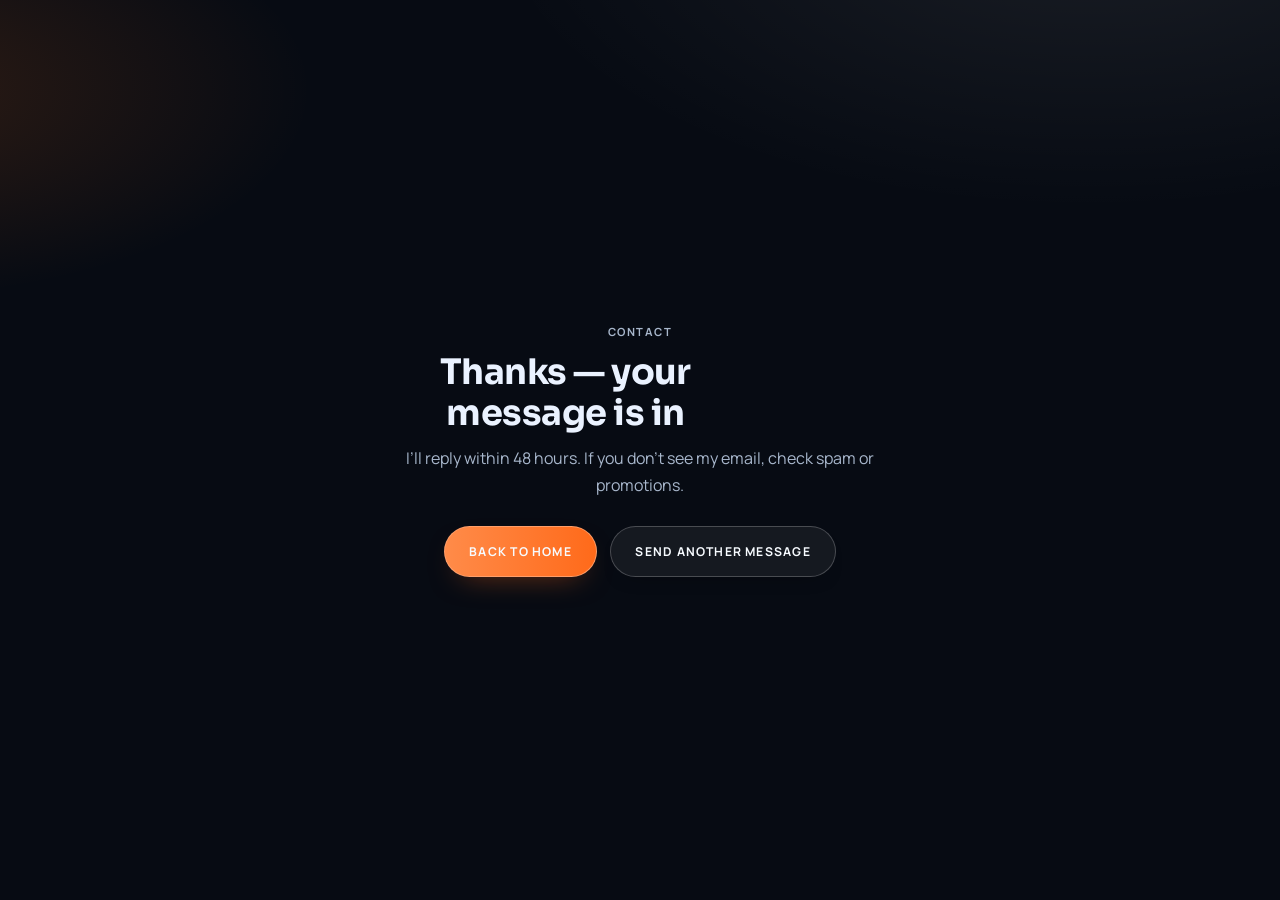
==== thank-you.html @ b146578e "Fix Netlify form redirect: thank-you page and publish root Made-with: Cursor" ====
<!DOCTYPE html>
<html lang="en">
<head>
  <meta charset="UTF-8" />
  <meta name="viewport" content="width=device-width, initial-scale=1.0" />
  <title>Message sent — Josh</title>
  <meta name="robots" content="noindex" />
  <link rel="preconnect" href="https://fonts.googleapis.com" />
  <link rel="preconnect" href="https://fonts.gstatic.com" crossorigin />
  <link href="https://fonts.googleapis.com/css2?family=Manrope:wght@400;500;600;700;800&family=Sora:wght@500;600;700&display=swap" rel="stylesheet" />
  <link rel="stylesheet" href="styles.css" />
</head>
<body>
  <main class="thank-you-page">
    <div class="wrap thank-you-page__inner">
      <p class="section-label">Contact</p>
      <h1 class="thank-you-page__title">Thanks — your message is in</h1>
      <p class="thank-you-page__lede">I’ll reply within 48 hours. If you don’t see my email, check spam or promotions.</p>
      <div class="thank-you-page__actions">
        <a class="btn" href="/">Back to home</a>
        <a class="btn btn--dark" href="/#contact">Send another message</a>
      </div>
    </div>
  </main>
</body>
</html>
---- styles.css ----
:root {
  --bg: #070b13;
  --surface: #0d1421;
  --surface-2: #101b2c;
  --line: rgba(255, 255, 255, 0.08);
  --text: #eaf2ff;
  --text-soft: #a8b7cc;
  --brand: #ff6a1a;
  --brand-hover: #f45a06;
  --neon: #7cc4ff;
  --max: 1100px;
  --section-y: clamp(4rem, 9vw, 7rem);
  --nav-h: 4.25rem;
  /* Frosted glass tokens (needs semi-transparent fills for backdrop-filter to read) */
  --glass-blur: blur(22px);
  --glass-blur-sm: blur(14px);
  --glass-sat: saturate(145%);
  --glass-fill: rgba(12, 19, 32, 0.5);
  --glass-fill-mid: rgba(11, 18, 30, 0.58);
  --glass-fill-deep: rgba(9, 15, 26, 0.72);
  --glass-edge: rgba(255, 255, 255, 0.11);
  --glass-inset: inset 0 1px 0 rgba(255, 255, 255, 0.08);
}

*,
*::before,
*::after {
  box-sizing: border-box;
}

html {
  scroll-behavior: smooth;
}

body {
  margin: 0;
  font-family: "Manrope", system-ui, sans-serif;
  font-size: 1rem;
  line-height: 1.65;
  color: var(--text-soft);
  background:
    radial-gradient(1000px 500px at 85% -10%, rgba(255, 255, 255, 0.08), transparent 60%),
    radial-gradient(800px 380px at -10% 10%, rgba(249, 115, 22, 0.16), transparent 55%),
    var(--bg);
  -webkit-font-smoothing: antialiased;
}

/* Subtle floating particles (dust-in-sunlight); disabled when reduced motion */
.particle-field {
  position: fixed;
  inset: 0;
  z-index: 0;
  pointer-events: none;
  overflow: hidden;
}

.particle {
  position: absolute;
  left: var(--x);
  top: var(--y);
  width: var(--s, 4px);
  height: var(--s, 4px);
  margin: calc(var(--s, 4px) * -0.5) 0 0 calc(var(--s, 4px) * -0.5);
  border-radius: 50%;
  opacity: 0.16;
  background: rgba(230, 238, 252, 0.85);
  box-shadow: 0 0 10px rgba(255, 255, 255, 0.06);
  animation: particle-wander-1 var(--dur, 30s) ease-in-out infinite;
  animation-delay: var(--delay, 0s);
}

.particle:nth-child(4n + 2) {
  animation-name: particle-wander-2;
}

.particle:nth-child(4n + 3) {
  animation-name: particle-wander-3;
}

.particle:nth-child(4n) {
  animation-name: particle-wander-4;
}

.particle:nth-child(7n) {
  opacity: 0.14;
  background: rgba(255, 155, 110, 0.45);
  box-shadow: 0 0 14px rgba(255, 106, 26, 0.07);
}

@keyframes particle-wander-1 {
  0%, 100% { transform: translate3d(0, 0, 0); }
  20% { transform: translate3d(18px, -22px, 0); }
  45% { transform: translate3d(-14px, -32px, 0); }
  70% { transform: translate3d(-24px, 12px, 0); }
  88% { transform: translate3d(8px, 18px, 0); }
}

@keyframes particle-wander-2 {
  0%, 100% { transform: translate3d(0, 0, 0); }
  25% { transform: translate3d(-20px, 14px, 0); }
  50% { transform: translate3d(12px, 28px, 0); }
  75% { transform: translate3d(26px, -10px, 0); }
}

@keyframes particle-wander-3 {
  0%, 100% { transform: translate3d(0, 0, 0); }
  15% { transform: translate3d(10px, 24px, 0); }
  40% { transform: translate3d(24px, -16px, 0); }
  65% { transform: translate3d(-18px, -8px, 0); }
  85% { transform: translate3d(-8px, 20px, 0); }
}

@keyframes particle-wander-4 {
  0%, 100% { transform: translate3d(0, 0, 0); }
  30% { transform: translate3d(-16px, -20px, 0); }
  55% { transform: translate3d(20px, 8px, 0); }
  80% { transform: translate3d(6px, -26px, 0); }
}

main {
  position: relative;
  z-index: 1;
}

.site-footer {
  position: relative;
  z-index: 1;
}

@media (prefers-reduced-motion: reduce) {
  .particle-field {
    display: none;
  }
}

h1, h2, h3 {
  font-family: "Sora", "Manrope", sans-serif;
  color: var(--text);
  margin: 0 0 0.55em;
  letter-spacing: -0.015em;
  line-height: 1.15;
}

h1 { font-size: clamp(2rem, 5.8vw, 4.1rem); font-weight: 700; max-width: 13.2ch; }

h2 { font-size: clamp(1.35rem, 3vw, 2.1rem); font-weight: 600; }

h3 { font-size: 1rem; font-weight: 600; }

p { margin: 0 0 1em; color: var(--text-soft); }

p:last-child {
  margin-bottom: 0;
}

a { color: var(--brand); text-decoration: none; }

a:hover { color: var(--brand-hover); }

.visually-hidden {
  position: absolute;
  width: 1px;
  height: 1px;
  padding: 0;
  margin: -1px;
  overflow: hidden;
  clip: rect(0, 0, 0, 0);
  white-space: nowrap;
  border: 0;
}

.wrap { width: 100%; max-width: var(--max); margin-inline: auto; padding-inline: clamp(1.2rem, 4vw, 2.2rem); }

.site-header {
  position: sticky;
  top: 0;
  z-index: 200;
  min-height: var(--nav-h);
  display: flex;
  align-items: center;
  background: rgba(8, 12, 20, 0.68);
  backdrop-filter: var(--glass-blur) var(--glass-sat);
  -webkit-backdrop-filter: var(--glass-blur) var(--glass-sat);
  border-bottom: 1px solid rgba(255, 255, 255, 0.08);
  box-shadow: var(--glass-inset);
}

.nav-inner { display: grid; grid-template-columns: 1fr auto 1fr; align-items: center; gap: 1rem; width: 100%; max-width: var(--max); margin-inline: auto; padding-inline: clamp(1.2rem, 4vw, 2.2rem); min-height: var(--nav-h); }

.nav-toggle {
  display: none;
  align-items: center;
  justify-content: center;
  flex-direction: column;
  width: 2.35rem;
  height: 2.1rem;
  padding: 0;
  border: 1px solid rgba(255, 255, 255, 0.18);
  border-radius: 8px;
  background: rgba(255, 255, 255, 0.04);
  cursor: pointer;
}

.nav-toggle span {
  display: block;
  width: 16px;
  height: 2px;
  background: #e7eef8;
  border-radius: 1px;
  transition: transform 180ms ease, opacity 180ms ease;
}

.nav-toggle span + span {
  margin-top: 4px;
}

.logo {
  justify-self: start;
  font-family: "Sora", sans-serif;
  font-weight: 700;
  font-size: 1rem;
  color: var(--text);
  letter-spacing: 0.02em;
  text-transform: none;
  padding: 0;
  border: none;
  background: transparent;
  box-shadow: none;
}

.logo:hover {
  color: #ffffff;
  text-decoration: none;
  opacity: 0.9;
}

.nav-links { grid-column: 2; justify-self: center; display: flex; align-items: center; gap: clamp(1rem, 3vw, 2rem); }

.nav-links a {
  font-size: 0.72rem;
  letter-spacing: 0.01em;
  text-transform: uppercase;
  font-weight: 600;
  color: #d8e4f5;
  padding: 0.1rem 0;
  border: none;
  background: transparent;
  backdrop-filter: none;
  -webkit-backdrop-filter: none;
  box-shadow: none;
}

.nav-links a:hover {
  color: #ffffff;
}

.nav-resume {
  grid-column: 3;
  justify-self: end;
  display: inline-flex;
  align-items: center;
  justify-content: center;
  padding: 0.56rem 0.95rem;
  font-size: 0.68rem;
  font-weight: 700;
  letter-spacing: 0.1em;
  text-transform: uppercase;
  color: #fce9d8;
  border-radius: 999px;
  border: 1px solid rgba(255, 146, 84, 0.65);
  white-space: nowrap;
  background: rgba(255, 106, 26, 0.14);
  box-shadow: none;
}

.nav-resume:hover {
  color: #fff4eb;
  text-decoration: none;
  border-color: rgba(255, 169, 120, 0.95);
  background: rgba(255, 106, 26, 0.22);
  transform: translateY(-1px);
}

.nav-resume:focus-visible { outline: 2px solid var(--brand); outline-offset: 3px; }

@media (max-width: 768px) {
  .site-header {
    min-height: auto;
  }

  .nav-inner {
    position: relative;
    grid-template-columns: 1fr auto auto;
    grid-template-rows: auto;
    gap: 0.55rem 0.9rem;
    padding-block: 0.5rem;
  }

  .logo {
    font-size: 0.95rem;
  }

  .nav-toggle {
    display: inline-flex;
  }

  .nav-links {
    grid-column: 1 / -1;
    position: absolute;
    left: 0;
    right: 0;
    top: calc(100% + 0.5rem);
    display: none;
    flex-direction: column;
    align-items: flex-start;
    gap: 0.7rem;
    padding: 0.85rem 1rem;
    border: 1px solid rgba(255, 255, 255, 0.12);
    border-radius: 10px;
    background: rgba(11, 18, 30, 0.98);
    box-shadow: 0 14px 24px -18px rgba(0, 0, 0, 0.6);
    z-index: 20;
  }

  .nav-links a {
    font-size: 0.74rem;
    letter-spacing: 0.02em;
    padding: 0;
  }

  .nav-resume {
    display: none;
    font-size: 0.56rem;
    padding: 0.45rem 0.62rem;
    letter-spacing: 0.08em;
  }

  .site-header.is-open .nav-links {
    display: flex;
  }

  .site-header.is-open .nav-resume {
    display: inline-flex;
    justify-self: end;
  }

  .site-header.is-open .nav-toggle span:nth-child(1) {
    transform: translateY(5px) rotate(45deg);
  }

  .site-header.is-open .nav-toggle span:nth-child(2) {
    opacity: 0;
  }

  .site-header.is-open .nav-toggle span:nth-child(3) {
    transform: translateY(-5px) rotate(-45deg);
  }
}

#home, #about, #services, #portfolio, #contact, .form-section { scroll-margin-top: calc(var(--nav-h) + 0.8rem); }

.btn {
  display: inline-flex;
  align-items: center;
  justify-content: center;
  padding: 0.92rem 1.5rem;
  font-size: 0.76rem;
  text-transform: uppercase;
  letter-spacing: 0.1em;
  font-weight: 700;
  color: #f7fbff;
  background: linear-gradient(90deg, #ff8b49, #ff6a1a);
  border: 1px solid rgba(255, 162, 111, 0.9);
  border-radius: 999px;
  cursor: pointer;
  box-shadow: 0 12px 30px -16px rgba(255, 106, 26, 0.55);
  transition:
    transform 220ms cubic-bezier(0.22, 1, 0.36, 1),
    background 220ms ease,
    border-color 220ms ease,
    box-shadow 220ms ease;
}

.btn:hover {
  background: linear-gradient(90deg, #ff9a61, #ff7a35);
  border-color: rgba(255, 177, 133, 1);
  box-shadow: 0 14px 34px -16px rgba(255, 106, 26, 0.62);
  transform: translateY(-1px) scale(1.01);
}

.btn:focus-visible { outline: 2px solid var(--neon); outline-offset: 3px; }

.btn--dark {
  background: rgba(255, 255, 255, 0.06);
  border-color: rgba(255, 255, 255, 0.22);
  box-shadow: 0 10px 20px -16px rgba(0, 0, 0, 0.6);
}

.btn--dark:hover {
  background: rgba(255, 255, 255, 0.12);
}

.btn--outline-light {
  background: rgba(255, 255, 255, 0.04);
  color: #eef7ff;
  border: 1px solid rgba(255, 255, 255, 0.3);
  box-shadow: none;
}

.btn--outline-light:hover {
  background: rgba(255, 255, 255, 0.12);
  color: #ffffff;
  border-color: rgba(255, 255, 255, 0.48);
}

.hero {
  position: relative;
  z-index: 1;
  min-height: calc(100svh - var(--nav-h));
  display: flex;
  align-items: center;
  padding-block: clamp(2.5rem, 6vw, 4rem);
  padding-top: clamp(2rem, 4vw, 3rem);
  border-bottom: 1px solid var(--line);
  overflow: clip;
}

.hero__grid {
  display: grid;
  grid-template-columns: 1.1fr 0.9fr;
  gap: 2rem;
  align-items: center;
  width: 100%;
}

.hero__inner {
  transform: translateY(-10px);
  max-width: 36rem;
}

@media (max-width: 768px) {
  .hero__grid { grid-template-columns: 1fr; }
}

.hero__eyebrow { font-size: 0.68rem; text-transform: uppercase; letter-spacing: 0.15em; color: var(--text-soft); margin: 0 0 1rem; }

.hero__eyebrow span { color: var(--neon); }

.hero__title {
  font-size: clamp(1.65rem, 3.6vw, 2.75rem);
  max-width: 16ch;
  line-height: 1.14;
  letter-spacing: -0.01em;
  margin-bottom: 0.44em;
}

.hero__highlight {
  color: var(--brand);
  font-style: italic;
}

.hero__lede {
  max-width: 54ch;
  font-size: 0.88rem;
  line-height: 1.6;
  color: #c4d5eb;
  margin-bottom: 1rem;
}

.hero__angles {
  display: block;
  min-height: 1.35em;
  margin: 0 0 0.85rem;
  font-size: clamp(0.95rem, 2vw, 1.05rem);
}

.hero__type { color: var(--text); font-weight: 600; }

.hero__cursor { display: inline-block; width: 2px; height: 1.05em; margin-left: 2px; background: var(--brand); animation: hero-cursor 1.1s step-end infinite; }

@keyframes hero-cursor {
  50% {
    opacity: 0;
  }
}

@media (prefers-reduced-motion: reduce) {
  .hero__cursor {
    animation: none;
    opacity: 0.65;
  }
}

.hero__actions { display: flex; flex-wrap: wrap; gap: 0.8rem; }

.hero__link { font-size: 0.82rem; font-weight: 600; color: #d5e6fb; border-bottom: 1px solid rgba(255, 255, 255, 0.35); align-self: center; }
.hero__link:hover { color: #ffffff; border-color: rgba(255, 255, 255, 0.6); }

.btn--hero {
  padding: 0.62rem 1rem;
  font-size: 0.68rem;
  letter-spacing: 0.06em;
  text-transform: none;
  border-radius: 8px;
  color: #ffd8bf;
  background: transparent;
  border: 1px solid rgba(255, 138, 73, 0.6);
  box-shadow: none;
}

.btn--hero:hover {
  color: #fff2e8;
  background: rgba(255, 106, 26, 0.18);
  border-color: rgba(255, 154, 97, 0.95);
}

.hero__card {
  position: relative;
  border: none;
  background: transparent;
  border-radius: 50%;
  padding: clamp(0.35rem, 1vw, 0.55rem);
  box-shadow: none;
  max-width: 260px;
  justify-self: end;
}

@media (max-width: 768px) {
  .hero {
    min-height: auto;
    padding-top: 5rem;
    padding-bottom: 3.75rem;
  }

  .hero__grid {
    justify-items: center;
    gap: 1.7rem;
  }

  .hero__inner {
    transform: none;
    max-width: 36rem;
    width: 100%;
    text-align: center;
  }

  .hero__title {
    font-size: clamp(1.8rem, 7.2vw, 2.4rem);
    max-width: 16ch;
    margin-inline: auto;
    text-wrap: balance;
  }

  .hero__angles {
    margin-inline: auto;
    max-width: 28ch;
  }

  .hero__lede {
    max-width: 38ch;
    font-size: 0.92rem;
    margin-inline: auto;
    margin-bottom: 0.95rem;
  }

  .hero__actions {
    width: min(100%, 320px);
    margin: 0 auto 0.25rem;
    flex-direction: column;
    gap: 0.9rem;
    align-items: stretch;
  }

  .hero__actions .btn,
  .hero__actions .hero__link {
    width: 100%;
    justify-content: center;
  }

  .hero__card {
    justify-self: center;
    max-width: 220px;
    margin-top: 0.85rem;
  }

  .hero__ring {
    width: 114%;
  }

  .hero__link {
    font-size: 0.74rem;
    text-transform: uppercase;
    letter-spacing: 0.08em;
    color: #f6d7bf;
    border: 1px solid rgba(255, 151, 94, 0.55);
    border-radius: 999px;
    padding: 0.72rem 1rem;
    background: rgba(255, 106, 26, 0.08);
  }

  .hero__link:hover {
    color: #fff2e8;
    border-color: rgba(255, 165, 116, 0.9);
    background: rgba(255, 106, 26, 0.16);
  }
}

.hero__portrait {
  position: relative;
  z-index: 2;
  width: 100%;
  aspect-ratio: 1 / 1;
  object-fit: cover;
  border-radius: 50%;
  border: 1px solid rgba(255, 255, 255, 0.24);
  box-shadow:
    0 0 0 8px rgba(255, 255, 255, 0.05),
    0 20px 44px -30px rgba(0, 0, 0, 0.68);
  background: #0f1727;
}

.hero__ring {
  position: absolute;
  z-index: 1;
  width: 118%;
  aspect-ratio: 1 / 1;
  left: 50%;
  top: 50%;
  transform: translate(-50%, -50%);
  border-radius: 50%;
  border: 1px solid rgba(255, 166, 115, 0.55);
  box-shadow:
    0 0 0 8px rgba(255, 106, 26, 0.06),
    0 0 20px rgba(255, 106, 26, 0.18);
  animation: hero-ring-spin 18s linear infinite;
}

.hero__ring::before,
.hero__ring::after {
  content: "";
  position: absolute;
  border-radius: 50%;
  border: 2px solid transparent;
}

.hero__ring::before {
  inset: 6%;
  border-top-color: rgba(255, 160, 110, 0.7);
  border-right-color: rgba(255, 160, 110, 0.55);
}

.hero__ring::after {
  inset: 14%;
  border-bottom-color: rgba(255, 122, 43, 0.62);
  border-left-color: rgba(255, 122, 43, 0.45);
}

@keyframes hero-ring-spin {
  from {
    transform: translate(-50%, -50%) rotate(0deg);
  }
  to {
    transform: translate(-50%, -50%) rotate(360deg);
  }
}

@media (prefers-reduced-motion: reduce) {
  .hero__ring {
    animation: none;
  }
}

section { padding-block: var(--section-y); }

.section-label { display: block; font-size: 0.7rem; font-weight: 700; letter-spacing: 0.14em; text-transform: uppercase; color: var(--text-soft); margin-bottom: 0.7rem; }

.section__intro { max-width: 36rem; margin-bottom: 2.6rem; }

.section__intro h2 {
  margin-bottom: 0.65rem;
}

.section__intro p { margin: 0; font-size: 1rem; color: var(--text-soft); }

.section--stripe {
  background: linear-gradient(180deg, rgba(10, 18, 31, 0.38), rgba(13, 22, 36, 0.48));
  border-block: 1px solid rgba(255, 255, 255, 0.06);
  backdrop-filter: var(--glass-blur) var(--glass-sat);
  -webkit-backdrop-filter: var(--glass-blur) var(--glass-sat);
  box-shadow: var(--glass-inset);
}

.about-grid { display: grid; gap: 2rem; grid-template-columns: 1fr 1fr; align-items: center; }

@media (max-width: 920px) { .about-grid { grid-template-columns: 1fr; } }

.about__photo {
  aspect-ratio: 4 / 3;
  background: linear-gradient(135deg, rgba(255, 255, 255, 0.08), rgba(255, 106, 26, 0.12));
  border: 1px solid var(--glass-edge);
  border-radius: 12px;
  display: flex;
  align-items: flex-end;
  padding: 1rem;
  color: #b9cbe0;
  text-transform: uppercase;
  font-size: 0.7rem;
  letter-spacing: 0.1em;
  backdrop-filter: var(--glass-blur-sm) var(--glass-sat);
  -webkit-backdrop-filter: var(--glass-blur-sm) var(--glass-sat);
  box-shadow: var(--glass-inset), 0 12px 40px -24px rgba(0, 0, 0, 0.45);
}

.about__body .section-label {
  margin-bottom: 0.5rem;
}

.about__body h2 {
  margin-bottom: 1rem;
}

.about__body p {
  margin-bottom: 1.1em;
  max-width: 38rem;
}

.about__body .btn { margin-top: 0.5rem; }

.about-points {
  display: grid;
  gap: 1rem;
  margin-top: 1.35rem;
}

@media (min-width: 840px) {
  .about-points {
    grid-template-columns: repeat(3, 1fr);
  }
}

.about-point {
  padding: 1rem 1.1rem;
  border: 1px solid var(--glass-edge);
  border-radius: 10px;
  background: linear-gradient(180deg, rgba(15, 25, 43, 0.42), rgba(10, 18, 31, 0.52));
  backdrop-filter: var(--glass-blur-sm) var(--glass-sat);
  -webkit-backdrop-filter: var(--glass-blur-sm) var(--glass-sat);
  box-shadow: var(--glass-inset);
}

.about-point h3 {
  font-size: 0.96rem;
  margin-bottom: 0.5rem;
}

.about-point p {
  margin: 0;
  font-size: 0.92rem;
}

.cards { display: grid; gap: 1rem; }

@media (min-width: 840px) { .cards { grid-template-columns: repeat(3, 1fr); } }

.card {
  padding: 1.35rem;
  border: 1px solid var(--glass-edge);
  border-radius: 10px;
  background: linear-gradient(180deg, rgba(15, 25, 43, 0.45), rgba(10, 18, 31, 0.55));
  backdrop-filter: var(--glass-blur-sm) var(--glass-sat);
  -webkit-backdrop-filter: var(--glass-blur-sm) var(--glass-sat);
  box-shadow: var(--glass-inset);
}

.card h3 { margin-bottom: 0.65rem; position: relative; padding-top: 0.5rem; }

.card h3::before { content: ""; position: absolute; top: 0; left: 0; width: 2.2rem; height: 2px; background: var(--brand); }

.card p { margin: 0; }

.proof {
  border-block: 1px solid rgba(255, 255, 255, 0.06);
  background: rgba(8, 14, 24, 0.25);
  backdrop-filter: var(--glass-blur-sm) var(--glass-sat);
  -webkit-backdrop-filter: var(--glass-blur-sm) var(--glass-sat);
}

.proof-split {
  display: grid;
  gap: 1.5rem;
  align-items: start;
}

@media (min-width: 700px) {
  .proof-split {
    grid-template-columns: 1fr 1.2fr;
    gap: 3rem;
    align-items: end;
  }
}

.proof__stat { font-size: clamp(1.7rem, 4vw, 2.4rem); font-family: "Sora", sans-serif; color: var(--text); margin: 0; }

.proof__stat span { color: var(--brand); }

.proof__line { margin: 0; max-width: 35rem; }

.tools-cloud {
  position: relative;
  height: clamp(14rem, 36vw, 20rem);
  max-width: 56rem;
  margin-inline: auto;
}

.tool-bubble {
  position: absolute;
  display: flex;
  align-items: center;
  justify-content: center;
  width: 3.1rem;
  aspect-ratio: 1 / 1;
  border-radius: 50%;
  border: 1px solid rgba(255, 255, 255, 0.22);
  background:
    linear-gradient(160deg, rgba(255, 255, 255, 0.22), rgba(255, 255, 255, 0.05)),
    rgba(120, 150, 190, 0.08);
  backdrop-filter: blur(16px) saturate(160%);
  -webkit-backdrop-filter: blur(16px) saturate(160%);
  box-shadow:
    0 10px 28px -18px rgba(0, 10, 30, 0.65),
    var(--glass-inset);
  transition: transform 220ms cubic-bezier(0.22, 1, 0.36, 1);
  will-change: transform;
}

.tool-bubble:nth-child(1) { left: 4%; top: 20%; }
.tool-bubble:nth-child(2) { left: 16%; top: 56%; }
.tool-bubble:nth-child(3) { left: 28%; top: 30%; }
.tool-bubble:nth-child(4) { left: 40%; top: 64%; }
.tool-bubble:nth-child(5) { left: 52%; top: 18%; }
.tool-bubble:nth-child(6) { left: 62%; top: 52%; }
.tool-bubble:nth-child(7) { left: 72%; top: 28%; }
.tool-bubble:nth-child(8) { left: 82%; top: 62%; }
.tool-bubble:nth-child(9) { left: 86%; top: 18%; }
.tool-bubble:nth-child(10) { left: 10%; top: 74%; }
.tool-bubble:nth-child(11) { left: 50%; top: 42%; }

.tool-bubble img {
  width: 20px;
  height: 20px;
  flex-shrink: 0;
  opacity: 0.95;
}

.tool-bubble:hover {
  border-color: rgba(255, 255, 255, 0.38);
  background:
    linear-gradient(180deg, rgba(255, 255, 255, 0.28), rgba(255, 255, 255, 0.08)),
    rgba(140, 168, 204, 0.14);
}

@media (max-width: 760px) {
  .tools-cloud {
    height: 19rem;
  }

  .tool-bubble {
    width: 2.8rem;
  }

  .tool-bubble:nth-child(1) { left: 6%; top: 8%; }
  .tool-bubble:nth-child(2) { left: 30%; top: 20%; }
  .tool-bubble:nth-child(3) { left: 56%; top: 8%; }
  .tool-bubble:nth-child(4) { left: 80%; top: 20%; }
  .tool-bubble:nth-child(5) { left: 14%; top: 42%; }
  .tool-bubble:nth-child(6) { left: 44%; top: 46%; }
  .tool-bubble:nth-child(7) { left: 72%; top: 40%; }
  .tool-bubble:nth-child(8) { left: 8%; top: 70%; }
  .tool-bubble:nth-child(9) { left: 36%; top: 78%; }
  .tool-bubble:nth-child(10) { left: 68%; top: 72%; }
  .tool-bubble:nth-child(11) { left: 52%; top: 56%; }
}

.portfolio-grid { display: grid; gap: 1rem; }

@media (min-width: 700px) { .portfolio-grid { grid-template-columns: repeat(2, 1fr); } }
@media (min-width: 980px) { .portfolio-grid { grid-template-columns: repeat(3, 1fr); } }

.portfolio-item {
  border: 1px solid var(--glass-edge);
  border-radius: 10px;
  overflow: hidden;
  background: rgba(11, 18, 32, 0.5);
  backdrop-filter: var(--glass-blur-sm) var(--glass-sat);
  -webkit-backdrop-filter: var(--glass-blur-sm) var(--glass-sat);
  box-shadow: var(--glass-inset);
}

.portfolio-item:hover { border-color: rgba(255, 140, 70, 0.55); }

@media (min-width: 980px) { .portfolio-item:first-child { grid-column: span 2; } .portfolio-item:first-child .portfolio-item__visual { aspect-ratio: 21 / 9; } }

.portfolio-item__visual {
  aspect-ratio: 16 / 10;
  background: linear-gradient(135deg, rgba(255, 255, 255, 0.12), rgba(173, 189, 214, 0.1));
  display: flex;
  align-items: center;
  justify-content: center;
  color: #fff0e4;
  font-size: 0.7rem;
  letter-spacing: 0.12em;
  text-transform: uppercase;
  backdrop-filter: blur(8px) saturate(120%);
  -webkit-backdrop-filter: blur(8px) saturate(120%);
}

.portfolio-item__body {
  padding: 1.35rem 1.5rem 1.5rem;
}

.portfolio-item__body h3 { margin-bottom: 0.45rem; color: var(--text); }

.portfolio-item__body p { font-size: 0.92rem; margin: 0; }

.testimonial-grid {
  display: grid;
  gap: 1rem;
}

@media (min-width: 840px) {
  .testimonial-grid {
    grid-template-columns: repeat(3, 1fr);
  }
}

.testimonial {
  margin: 0;
  padding: 1.15rem 1.2rem;
  border: 1px solid var(--glass-edge);
  border-radius: 10px;
  background: linear-gradient(180deg, rgba(13, 22, 37, 0.48), rgba(9, 16, 28, 0.55));
  backdrop-filter: var(--glass-blur-sm) var(--glass-sat);
  -webkit-backdrop-filter: var(--glass-blur-sm) var(--glass-sat);
  box-shadow: var(--glass-inset);
}

.testimonial p {
  margin: 0 0 0.9rem;
  color: #d7e6f8;
  font-size: 0.95rem;
}

.testimonial cite {
  font-style: normal;
  color: var(--text-soft);
  font-size: 0.83rem;
}

.form-section .section__intro {
  margin-inline: auto;
  text-align: center;
}

.form-section .section__intro h2 {
  text-align: center;
}

.form-card {
  max-width: 38rem;
  margin-inline: auto;
  background: linear-gradient(180deg, rgba(14, 24, 40, 0.52), rgba(10, 17, 30, 0.62));
  border: 1px solid var(--glass-edge);
  border-radius: 12px;
  padding: 1.3rem 1.3rem 1.5rem;
  backdrop-filter: var(--glass-blur) var(--glass-sat);
  -webkit-backdrop-filter: var(--glass-blur) var(--glass-sat);
  box-shadow: var(--glass-inset), 0 24px 48px -28px rgba(0, 0, 0, 0.5);
}

.field {
  margin-bottom: 1.5rem;
}

.field:last-of-type {
  margin-bottom: 1.75rem;
}

label { display: block; font-size: 0.68rem; font-weight: 700; letter-spacing: 0.1em; text-transform: uppercase; color: #cae0f8; margin-bottom: 0.45rem; }

input[type="text"], textarea {
  width: 100%;
  padding: 0.82rem 0.85rem;
  font-family: inherit;
  font-size: 1rem;
  border: 1px solid rgba(255, 255, 255, 0.1);
  border-radius: 8px;
  background: rgba(9, 17, 30, 0.4);
  backdrop-filter: blur(12px) saturate(130%);
  -webkit-backdrop-filter: blur(12px) saturate(130%);
  color: var(--text);
  box-shadow: inset 0 1px 0 rgba(255, 255, 255, 0.04);
  transition: border-color 0.2s ease, box-shadow 0.2s ease;
}

input::placeholder, textarea::placeholder { color: #7990aa; }

input:focus, textarea:focus { outline: none; border-color: var(--brand); box-shadow: 0 0 0 3px rgba(255, 106, 26, 0.22); }

textarea { min-height: 5.5rem; resize: vertical; }

.field--needs textarea {
  min-height: 6.5rem;
}

.honeypot {
  position: absolute;
  left: -9999px;
  width: 1px;
  height: 1px;
  overflow: hidden;
}

.form-note { font-size: 0.8rem; color: var(--text-soft); margin-top: 1rem; text-align: center; }

.form-section .section__intro p {
  max-width: 38rem;
  margin-inline: auto;
}

.form-section .btn { width: 100%; }

.final-cta { padding-block: 0; margin-top: 1.5rem; }
.final-cta__band {
  background: rgba(11, 18, 32, 0.55);
  border-top: 1px solid rgba(255, 255, 255, 0.08);
  padding-block: clamp(3rem, 7vw, 4.5rem);
  backdrop-filter: var(--glass-blur) var(--glass-sat);
  -webkit-backdrop-filter: var(--glass-blur) var(--glass-sat);
  box-shadow: var(--glass-inset);
}

.final-cta__band .wrap { display: flex; flex-direction: column; align-items: flex-start; gap: 1.1rem; max-width: 42rem; }

.final-cta__band h2 { color: var(--text); margin: 0; font-size: clamp(1.8rem, 4vw, 2.7rem); }

.final-cta__band p { margin: 0; color: var(--text-soft); max-width: 35rem; }

.final-cta__actions {
  display: flex;
  flex-wrap: wrap;
  gap: 1rem;
  margin-top: 0.5rem;
}

.site-footer { padding: 1.6rem; text-align: center; font-size: 0.75rem; letter-spacing: 0.08em; text-transform: uppercase; color: #7990aa; background: #070d18; border-top: 1px solid var(--line); }

/* Netlify form success page */
.thank-you-page {
  min-height: 100svh;
  display: flex;
  align-items: center;
  padding-block: clamp(3rem, 10vw, 5rem);
}

.thank-you-page__inner {
  max-width: 36rem;
  margin-inline: auto;
  text-align: center;
}

.thank-you-page__title {
  font-size: clamp(1.5rem, 4vw, 2.2rem);
  margin-bottom: 0.75rem;
}

.thank-you-page__lede {
  margin-bottom: 1.75rem;
  color: var(--text-soft);
}

.thank-you-page__actions {
  display: flex;
  flex-wrap: wrap;
  gap: 0.85rem;
  justify-content: center;
}

/* Scroll reveal animations */
.reveal {
  opacity: 0;
  transform: translate3d(0, 26px, 0) scale(0.985);
  filter: blur(4px);
  transition:
    opacity 700ms cubic-bezier(0.22, 1, 0.36, 1),
    transform 700ms cubic-bezier(0.22, 1, 0.36, 1),
    filter 700ms cubic-bezier(0.22, 1, 0.36, 1);
  will-change: transform, opacity, filter;
}

.reveal.is-visible {
  opacity: 1;
  transform: translate3d(0, 0, 0) scale(1);
  filter: blur(0);
}

.reveal[data-reveal-delay="1"] { transition-delay: 80ms; }
.reveal[data-reveal-delay="2"] { transition-delay: 160ms; }
.reveal[data-reveal-delay="3"] { transition-delay: 240ms; }
.reveal[data-reveal-delay="4"] { transition-delay: 320ms; }
.reveal[data-reveal-delay="5"] { transition-delay: 400ms; }

@media (prefers-reduced-motion: reduce) {
  .reveal,
  .reveal.is-visible {
    opacity: 1;
    transform: none;
    filter: none;
    transition: none;
  }

  .tool-bubble {
    animation: none;
  }
}

/* Solid fallbacks when OS requests reduced transparency */
@media (prefers-reduced-transparency: reduce) {
  .site-header {
    background: rgba(8, 12, 20, 0.96);
    backdrop-filter: none;
    -webkit-backdrop-filter: none;
  }

  .section--stripe {
    background: linear-gradient(180deg, rgba(10, 18, 31, 0.92), rgba(13, 20, 33, 0.94));
    backdrop-filter: none;
    -webkit-backdrop-filter: none;
  }

  .about__photo,
  .about-point,
  .card,
  .proof,
  .portfolio-item,
  .portfolio-item__visual,
  .testimonial,
  .form-card,
  .final-cta__band,
  .tool-bubble,
  input[type="text"],
  textarea {
    backdrop-filter: none;
    -webkit-backdrop-filter: none;
  }

  .about-point,
  .card,
  .testimonial,
  .form-card,
  .portfolio-item {
    background: linear-gradient(180deg, rgba(15, 25, 43, 0.95), rgba(10, 18, 31, 0.97));
  }

  .proof {
    background: rgba(8, 14, 24, 0.92);
  }

  .final-cta__band {
    background: #0b121f;
  }

  input[type="text"],
  textarea {
    background: rgba(9, 17, 30, 0.85);
  }
}
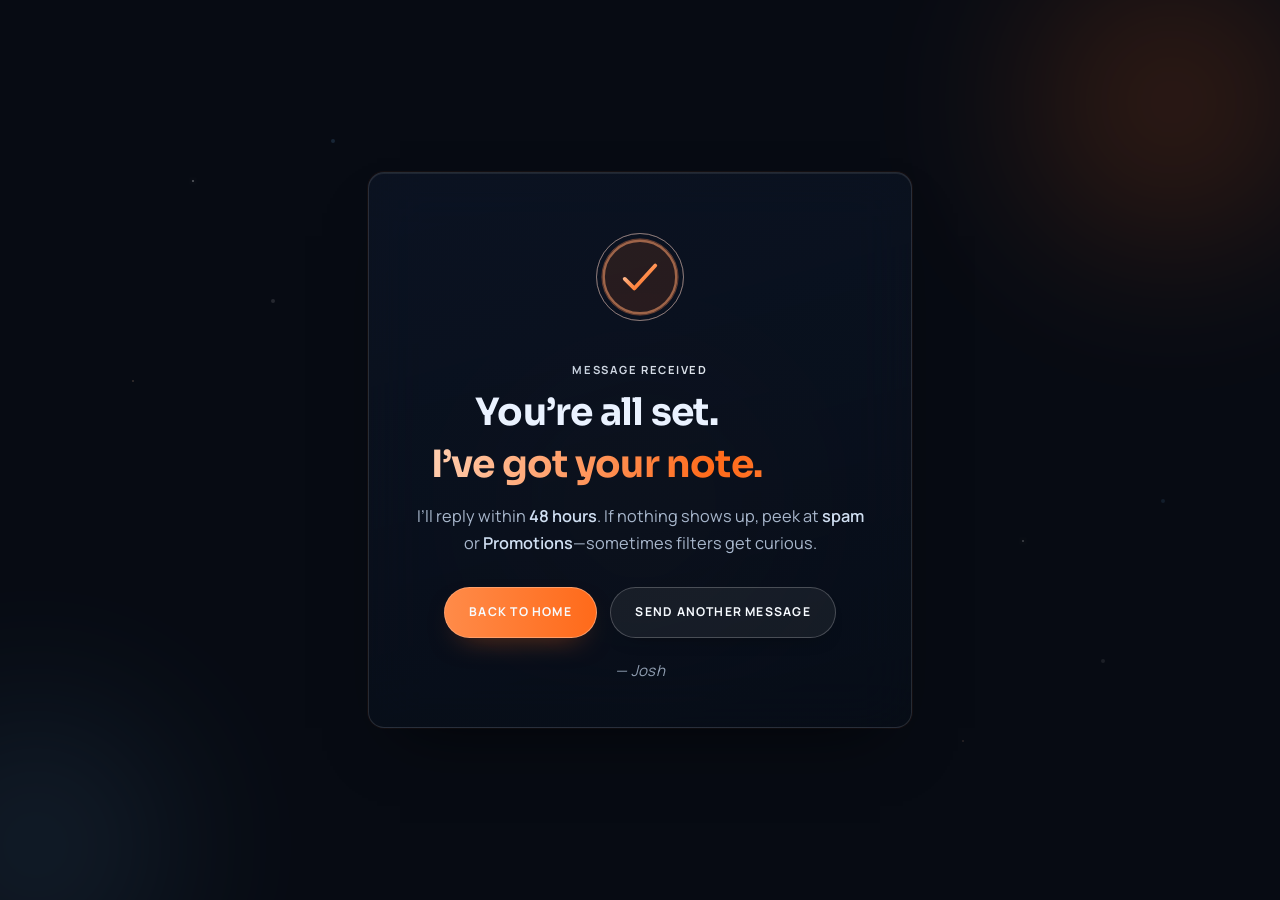
==== commit 406e224f: "thank you page fix Made-with: Cursor" ====
--- a/thank-you.html
+++ b/thank-you.html
@@ -10,17 +10,59 @@
   <link href="https://fonts.googleapis.com/css2?family=Manrope:wght@400;500;600;700;800&family=Sora:wght@500;600;700&display=swap" rel="stylesheet" />
   <link rel="stylesheet" href="styles.css" />
 </head>
-<body>
-  <main class="thank-you-page">
-    <div class="wrap thank-you-page__inner">
-      <p class="section-label">Contact</p>
-      <h1 class="thank-you-page__title">Thanks — your message is in</h1>
-      <p class="thank-you-page__lede">I’ll reply within 48 hours. If you don’t see my email, check spam or promotions.</p>
-      <div class="thank-you-page__actions">
-        <a class="btn" href="/">Back to home</a>
-        <a class="btn btn--dark" href="/#contact">Send another message</a>
+<body class="thank-you-body">
+  <div class="thank-you-page">
+    <div class="thank-you-page__bg" aria-hidden="true">
+      <span class="thank-you-orb thank-you-orb--1"></span>
+      <span class="thank-you-orb thank-you-orb--2"></span>
+      <span class="thank-you-orb thank-you-orb--3"></span>
+      <span class="thank-you-drift thank-you-drift--1"></span>
+      <span class="thank-you-drift thank-you-drift--2"></span>
+    </div>
+
+    <main class="thank-you-page__main">
+      <div class="thank-you-card">
+        <div class="thank-you-success thank-you-rise" style="--ty-delay: 0.1s">
+          <div class="thank-you-rings" aria-hidden="true">
+            <span class="thank-you-ring thank-you-ring--1"></span>
+            <span class="thank-you-ring thank-you-ring--2"></span>
+            <span class="thank-you-ring thank-you-ring--3"></span>
+          </div>
+          <div class="thank-you-icon-wrap">
+            <svg class="thank-you-check-svg" viewBox="0 0 88 88" fill="none" xmlns="http://www.w3.org/2000/svg" aria-hidden="true">
+              <defs>
+                <linearGradient id="thank-you-grad" x1="0%" y1="0%" x2="100%" y2="100%">
+                  <stop offset="0%" stop-color="#ffd8bf" />
+                  <stop offset="55%" stop-color="#ff8b49" />
+                  <stop offset="100%" stop-color="#ff6a1a" />
+                </linearGradient>
+              </defs>
+              <circle class="thank-you-check-bg" cx="44" cy="44" r="40" />
+              <circle class="thank-you-check-ring-svg" cx="44" cy="44" r="38" />
+              <path class="thank-you-check-path" d="M28 46 L38 56 L60 32" stroke="url(#thank-you-grad)" stroke-linecap="round" stroke-linejoin="round" />
+            </svg>
+          </div>
+        </div>
+
+        <p class="section-label thank-you-rise thank-you-shimmer-label" style="--ty-delay: 0.45s">Message received</p>
+
+        <h1 class="thank-you-page__title thank-you-rise" style="--ty-delay: 0.58s">
+          <span class="thank-you-title-line">You’re all set.</span>
+          <span class="thank-you-title-accent">I’ve got your note.</span>
+        </h1>
+
+        <p class="thank-you-page__lede thank-you-rise" style="--ty-delay: 0.72s">
+          I’ll reply within <strong>48 hours</strong>. If nothing shows up, peek at <strong>spam</strong> or <strong>Promotions</strong>—sometimes filters get curious.
+        </p>
+
+        <div class="thank-you-page__actions thank-you-rise" style="--ty-delay: 0.88s">
+          <a class="btn thank-you-btn-pulse" href="/">Back to home</a>
+          <a class="btn btn--dark" href="/#contact">Send another message</a>
+        </div>
+
+        <p class="thank-you-foot thank-you-rise" style="--ty-delay: 1.02s">— Josh</p>
       </div>
-    </div>
-  </main>
+    </main>
+  </div>
 </body>
 </html>
--- a/styles.css
+++ b/styles.css
@@ -1054,28 +1054,329 @@
 
 .site-footer { padding: 1.6rem; text-align: center; font-size: 0.75rem; letter-spacing: 0.08em; text-transform: uppercase; color: #7990aa; background: #070d18; border-top: 1px solid var(--line); }
 
-/* Netlify form success page */
+/* —— Thank you page (form success) —— */
+.thank-you-body {
+  margin: 0;
+  min-height: 100svh;
+  overflow-x: hidden;
+}
+
 .thank-you-page {
+  position: relative;
   min-height: 100svh;
   display: flex;
   align-items: center;
-  padding-block: clamp(3rem, 10vw, 5rem);
-}
-
-.thank-you-page__inner {
-  max-width: 36rem;
+  justify-content: center;
+  padding: clamp(2rem, 6vw, 4rem) clamp(1.2rem, 4vw, 2.2rem);
+  isolation: isolate;
+}
+
+.thank-you-page__bg {
+  position: fixed;
+  inset: 0;
+  z-index: 0;
+  pointer-events: none;
+  overflow: hidden;
+  background: var(--bg);
+}
+
+.thank-you-orb {
+  position: absolute;
+  border-radius: 50%;
+  filter: blur(80px);
+  opacity: 0.45;
+  animation: thank-you-float-orb 18s ease-in-out infinite;
+}
+
+.thank-you-orb--1 {
+  width: min(55vw, 420px);
+  height: min(55vw, 420px);
+  background: radial-gradient(circle, rgba(255, 106, 26, 0.55), transparent 70%);
+  top: -12%;
+  right: -8%;
+  animation-delay: 0s;
+}
+
+.thank-you-orb--2 {
+  width: min(48vw, 380px);
+  height: min(48vw, 380px);
+  background: radial-gradient(circle, rgba(124, 196, 255, 0.35), transparent 70%);
+  bottom: -15%;
+  left: -12%;
+  animation-delay: -6s;
+  animation-duration: 22s;
+}
+
+.thank-you-orb--3 {
+  width: min(40vw, 320px);
+  height: min(40vw, 320px);
+  background: radial-gradient(circle, rgba(255, 180, 120, 0.25), transparent 65%);
+  top: 38%;
+  left: 50%;
+  transform: translateX(-50%);
+  animation-delay: -11s;
+  animation-duration: 26s;
+  opacity: 0.35;
+}
+
+.thank-you-drift {
+  position: absolute;
+  width: 2px;
+  height: 2px;
+  border-radius: 50%;
+  background: rgba(255, 255, 255, 0.35);
+  box-shadow:
+    0 0 6px rgba(255, 255, 255, 0.4),
+    80px 120px 0 1px rgba(255, 255, 255, 0.12),
+    -60px 200px 0 0 rgba(255, 200, 160, 0.2),
+    140px -40px 0 1px rgba(124, 196, 255, 0.15);
+  animation: thank-you-drift-stars 20s linear infinite;
+}
+
+.thank-you-drift--1 {
+  top: 20%;
+  left: 15%;
+  animation-delay: 0s;
+}
+
+.thank-you-drift--2 {
+  top: 60%;
+  right: 20%;
+  animation-delay: -9s;
+  animation-duration: 28s;
+  opacity: 0.7;
+}
+
+@keyframes thank-you-float-orb {
+  0%, 100% { transform: translate(0, 0) scale(1); }
+  33% { transform: translate(4%, 6%) scale(1.06); }
+  66% { transform: translate(-5%, -4%) scale(0.94); }
+}
+
+@keyframes thank-you-drift-stars {
+  0% { transform: translate3d(0, 0, 0) rotate(0deg); opacity: 0.5; }
+  50% { opacity: 0.9; }
+  100% { transform: translate3d(-30px, -80px, 0) rotate(12deg); opacity: 0.5; }
+}
+
+.thank-you-page__main {
+  position: relative;
+  z-index: 1;
+  width: 100%;
+  max-width: 34rem;
+}
+
+.thank-you-card {
+  position: relative;
+  padding: clamp(2rem, 5vw, 2.75rem) clamp(1.5rem, 4vw, 2.25rem);
+  border-radius: 16px;
+  border: 1px solid rgba(255, 255, 255, 0.12);
+  background: linear-gradient(165deg, rgba(16, 26, 44, 0.55), rgba(8, 14, 24, 0.72));
+  backdrop-filter: blur(28px) saturate(150%);
+  -webkit-backdrop-filter: blur(28px) saturate(150%);
+  box-shadow:
+    var(--glass-inset),
+    0 32px 64px -32px rgba(0, 0, 0, 0.65),
+    0 0 0 1px rgba(255, 106, 26, 0.06);
+  text-align: center;
+  animation: thank-you-card-in 1s cubic-bezier(0.22, 1, 0.36, 1) 0.05s both;
+}
+
+@keyframes thank-you-card-in {
+  from {
+    opacity: 0;
+    transform: translate3d(0, 36px, 0) scale(0.96);
+    filter: blur(12px);
+  }
+  to {
+    opacity: 1;
+    transform: translate3d(0, 0, 0) scale(1);
+    filter: blur(0);
+  }
+}
+
+.thank-you-success {
+  position: relative;
+  width: 7.5rem;
+  height: 7.5rem;
+  margin: 0 auto 1.5rem;
+}
+
+.thank-you-rings {
+  position: absolute;
+  inset: 50% auto auto 50%;
+  width: 0;
+  height: 0;
+  transform: translate(-50%, -50%);
+}
+
+.thank-you-ring {
+  position: absolute;
+  top: 50%;
+  left: 50%;
+  transform: translate(-50%, -50%);
+  border-radius: 50%;
+  border: 1px solid rgba(255, 140, 80, 0.45);
+  animation: thank-you-ring-pulse 2.8s ease-out infinite;
+  pointer-events: none;
+}
+
+.thank-you-ring--1 {
+  width: 5.5rem;
+  height: 5.5rem;
+  animation-delay: 0s;
+}
+
+.thank-you-ring--2 {
+  width: 5.5rem;
+  height: 5.5rem;
+  animation-delay: 0.85s;
+  border-color: rgba(124, 196, 255, 0.25);
+}
+
+.thank-you-ring--3 {
+  width: 5.5rem;
+  height: 5.5rem;
+  animation-delay: 1.7s;
+  border-color: rgba(255, 255, 255, 0.12);
+}
+
+@keyframes thank-you-ring-pulse {
+  0% {
+    transform: translate(-50%, -50%) scale(0.65);
+    opacity: 0.85;
+  }
+  100% {
+    transform: translate(-50%, -50%) scale(2.1);
+    opacity: 0;
+  }
+}
+
+.thank-you-icon-wrap {
+  position: relative;
+  z-index: 2;
+  width: 100%;
+  height: 100%;
+  display: flex;
+  align-items: center;
+  justify-content: center;
+  animation: thank-you-icon-pop 0.75s cubic-bezier(0.34, 1.56, 0.64, 1) 0.2s both;
+}
+
+@keyframes thank-you-icon-pop {
+  from {
+    transform: scale(0.3) rotate(-12deg);
+    opacity: 0;
+  }
+  to {
+    transform: scale(1) rotate(0deg);
+    opacity: 1;
+  }
+}
+
+.thank-you-check-svg {
+  width: 5.25rem;
+  height: 5.25rem;
+  overflow: visible;
+}
+
+.thank-you-check-bg {
+  fill: rgba(255, 106, 26, 0.12);
+  stroke: rgba(255, 140, 90, 0.35);
+  stroke-width: 1;
+  animation: thank-you-glow-pulse 3s ease-in-out infinite;
+}
+
+@keyframes thank-you-glow-pulse {
+  0%, 100% { filter: drop-shadow(0 0 8px rgba(255, 106, 26, 0.35)); }
+  50% { filter: drop-shadow(0 0 20px rgba(255, 106, 26, 0.55)); }
+}
+
+.thank-you-check-ring-svg {
+  fill: none;
+  stroke: rgba(255, 160, 110, 0.55);
+  stroke-width: 2.5;
+  stroke-dasharray: 240;
+  stroke-dashoffset: 240;
+  transform-origin: 44px 44px;
+  transform: rotate(-90deg);
+  animation: thank-you-stroke-ring 1s cubic-bezier(0.65, 0, 0.35, 1) 0.15s forwards;
+}
+
+.thank-you-check-path {
+  fill: none;
+  stroke-width: 4;
+  stroke-linecap: round;
+  stroke-linejoin: round;
+  stroke-dasharray: 64;
+  stroke-dashoffset: 64;
+  animation: thank-you-stroke-check 0.65s cubic-bezier(0.65, 0, 0.35, 1) 0.55s forwards;
+}
+
+@keyframes thank-you-stroke-ring {
+  to { stroke-dashoffset: 0; }
+}
+
+@keyframes thank-you-stroke-check {
+  to { stroke-dashoffset: 0; }
+}
+
+.thank-you-shimmer-label {
+  background: linear-gradient(90deg, var(--text-soft), #fff, var(--text-soft));
+  background-size: 200% auto;
+  -webkit-background-clip: text;
+  background-clip: text;
+  color: transparent;
+  animation: thank-you-label-shimmer 4s linear infinite;
+  margin-bottom: 0.65rem !important;
+}
+
+@keyframes thank-you-label-shimmer {
+  to { background-position: 200% center; }
+}
+
+.thank-you-page__title {
+  font-family: "Sora", "Manrope", sans-serif;
+  font-size: clamp(1.65rem, 4.5vw, 2.35rem);
+  font-weight: 700;
+  line-height: 1.2;
+  letter-spacing: -0.02em;
+  margin-bottom: 1rem;
+  color: var(--text);
+}
+
+.thank-you-title-line {
+  display: block;
+}
+
+.thank-you-title-accent {
+  display: block;
+  margin-top: 0.2em;
+  background: linear-gradient(105deg, #ffd8bf 0%, var(--brand) 45%, #ffb07a 100%);
+  background-size: 180% auto;
+  -webkit-background-clip: text;
+  background-clip: text;
+  color: transparent;
+  animation: thank-you-accent-flow 6s ease-in-out infinite;
+}
+
+@keyframes thank-you-accent-flow {
+  0%, 100% { background-position: 0% 50%; }
+  50% { background-position: 100% 50%; }
+}
+
+.thank-you-page__lede {
+  margin-bottom: 1.85rem;
+  color: var(--text-soft);
+  font-size: 1.02rem;
+  line-height: 1.65;
+  max-width: 28rem;
   margin-inline: auto;
-  text-align: center;
-}
-
-.thank-you-page__title {
-  font-size: clamp(1.5rem, 4vw, 2.2rem);
-  margin-bottom: 0.75rem;
-}
-
-.thank-you-page__lede {
-  margin-bottom: 1.75rem;
-  color: var(--text-soft);
+}
+
+.thank-you-page__lede strong {
+  color: #d0dff2;
+  font-weight: 600;
 }
 
 .thank-you-page__actions {
@@ -1083,6 +1384,112 @@
   flex-wrap: wrap;
   gap: 0.85rem;
   justify-content: center;
+  margin-bottom: 1.25rem;
+}
+
+.thank-you-btn-pulse {
+  position: relative;
+  animation: thank-you-btn-glow 2.5s ease-in-out infinite;
+}
+
+@keyframes thank-you-btn-glow {
+  0%, 100% { box-shadow: 0 0 0 0 rgba(255, 106, 26, 0.35); }
+  50% { box-shadow: 0 0 24px 2px rgba(255, 106, 26, 0.2); }
+}
+
+.thank-you-foot {
+  margin: 0;
+  font-size: 0.95rem;
+  font-style: italic;
+  color: rgba(168, 183, 204, 0.85);
+  letter-spacing: 0.02em;
+}
+
+.thank-you-rise {
+  opacity: 0;
+  animation: thank-you-rise-in 0.85s cubic-bezier(0.22, 1, 0.36, 1) both;
+  animation-delay: var(--ty-delay, 0s);
+}
+
+@keyframes thank-you-rise-in {
+  from {
+    opacity: 0;
+    transform: translate3d(0, 22px, 0);
+    filter: blur(6px);
+  }
+  to {
+    opacity: 1;
+    transform: translate3d(0, 0, 0);
+    filter: blur(0);
+  }
+}
+
+@media (max-width: 520px) {
+  .thank-you-page__actions {
+    flex-direction: column;
+    align-items: stretch;
+  }
+
+  .thank-you-page__actions .btn {
+    width: 100%;
+    justify-content: center;
+  }
+}
+
+@media (prefers-reduced-motion: reduce) {
+  .thank-you-orb,
+  .thank-you-drift,
+  .thank-you-ring,
+  .thank-you-shimmer-label,
+  .thank-you-title-accent,
+  .thank-you-btn-pulse,
+  .thank-you-check-bg {
+    animation: none !important;
+  }
+
+  .thank-you-card {
+    animation: none;
+    opacity: 1;
+    transform: none;
+    filter: none;
+  }
+
+  .thank-you-check-ring-svg {
+    stroke-dashoffset: 0;
+    animation: none;
+  }
+
+  .thank-you-check-path {
+    stroke-dashoffset: 0;
+    animation: none;
+  }
+
+  .thank-you-icon-wrap {
+    animation: none;
+    opacity: 1;
+    transform: none;
+  }
+
+  .thank-you-rise {
+    animation: none;
+    opacity: 1;
+    transform: none;
+    filter: none;
+  }
+
+  .thank-you-shimmer-label {
+    color: var(--text-soft);
+    background: none;
+    -webkit-background-clip: unset;
+    background-clip: unset;
+  }
+
+  .thank-you-title-accent {
+    color: var(--brand);
+    background: none;
+    -webkit-background-clip: unset;
+    background-clip: unset;
+  }
 }
 
 /* Scroll reveal animations */
